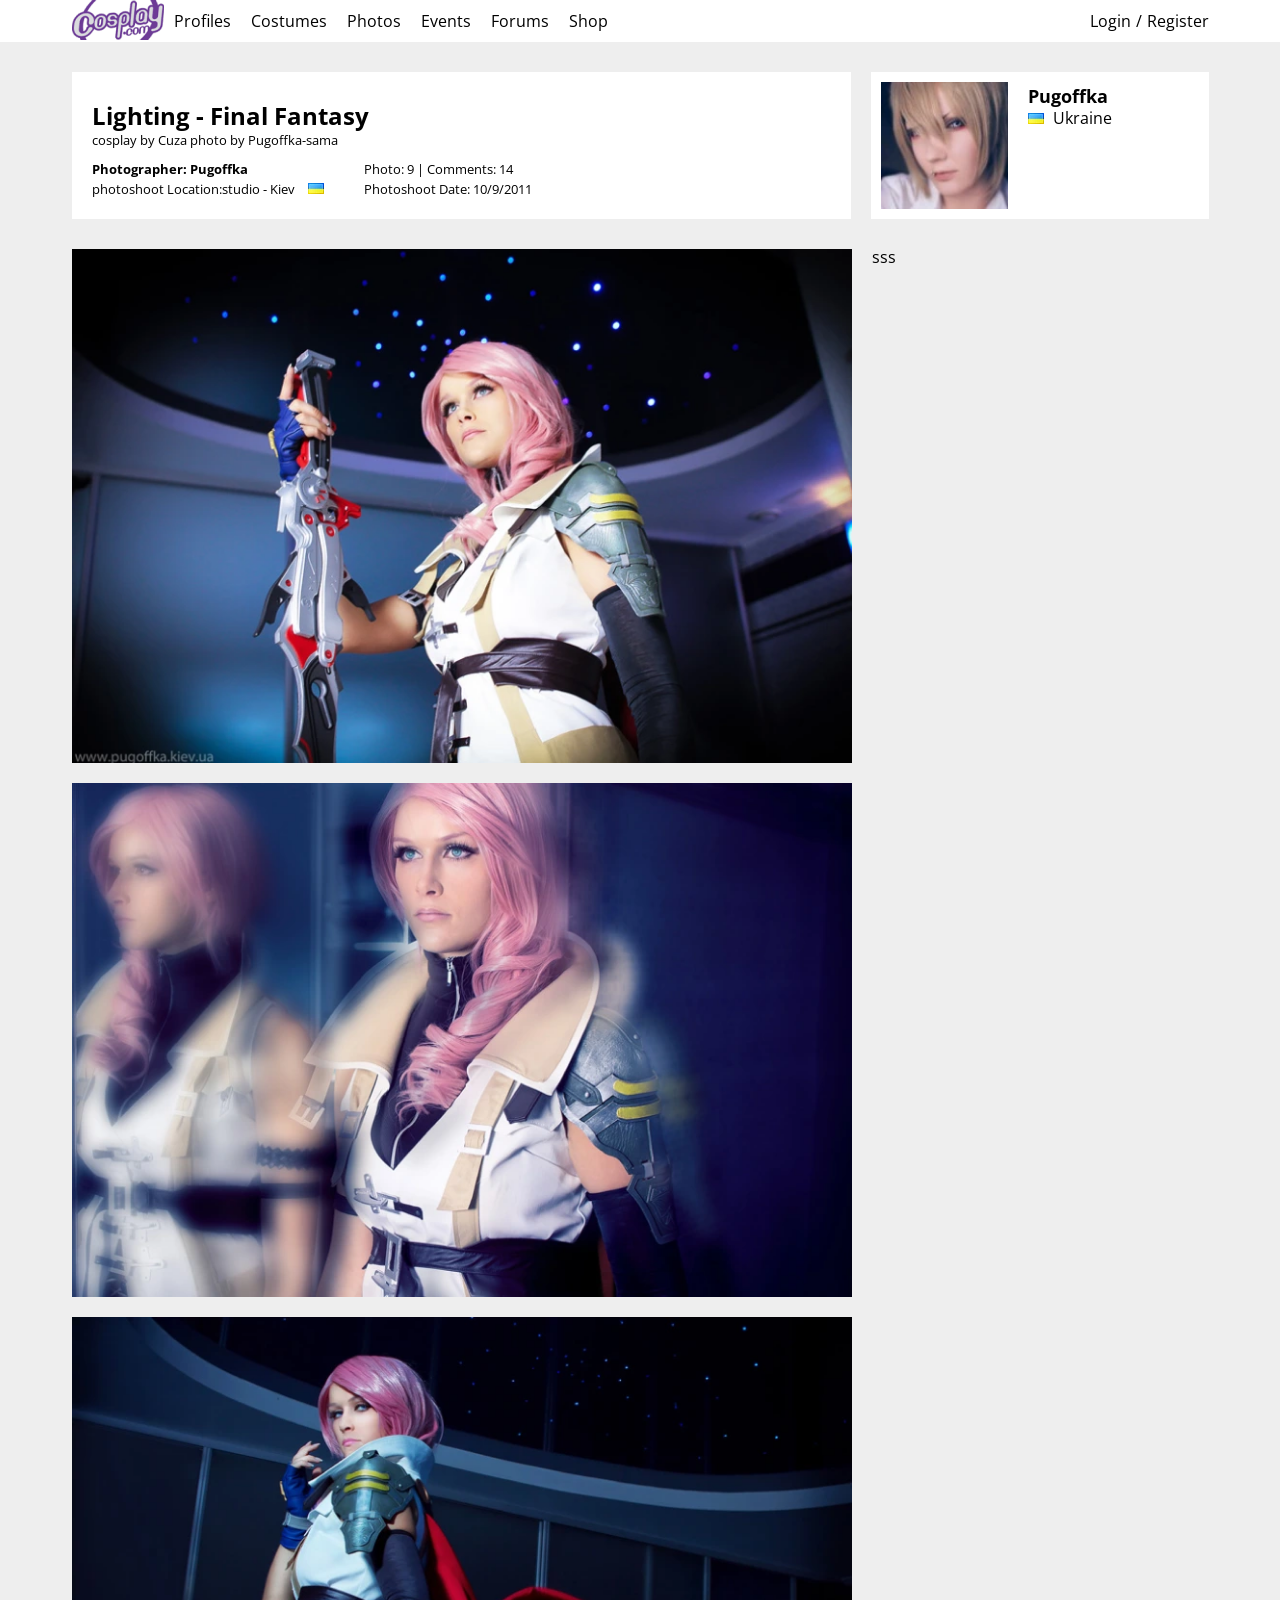
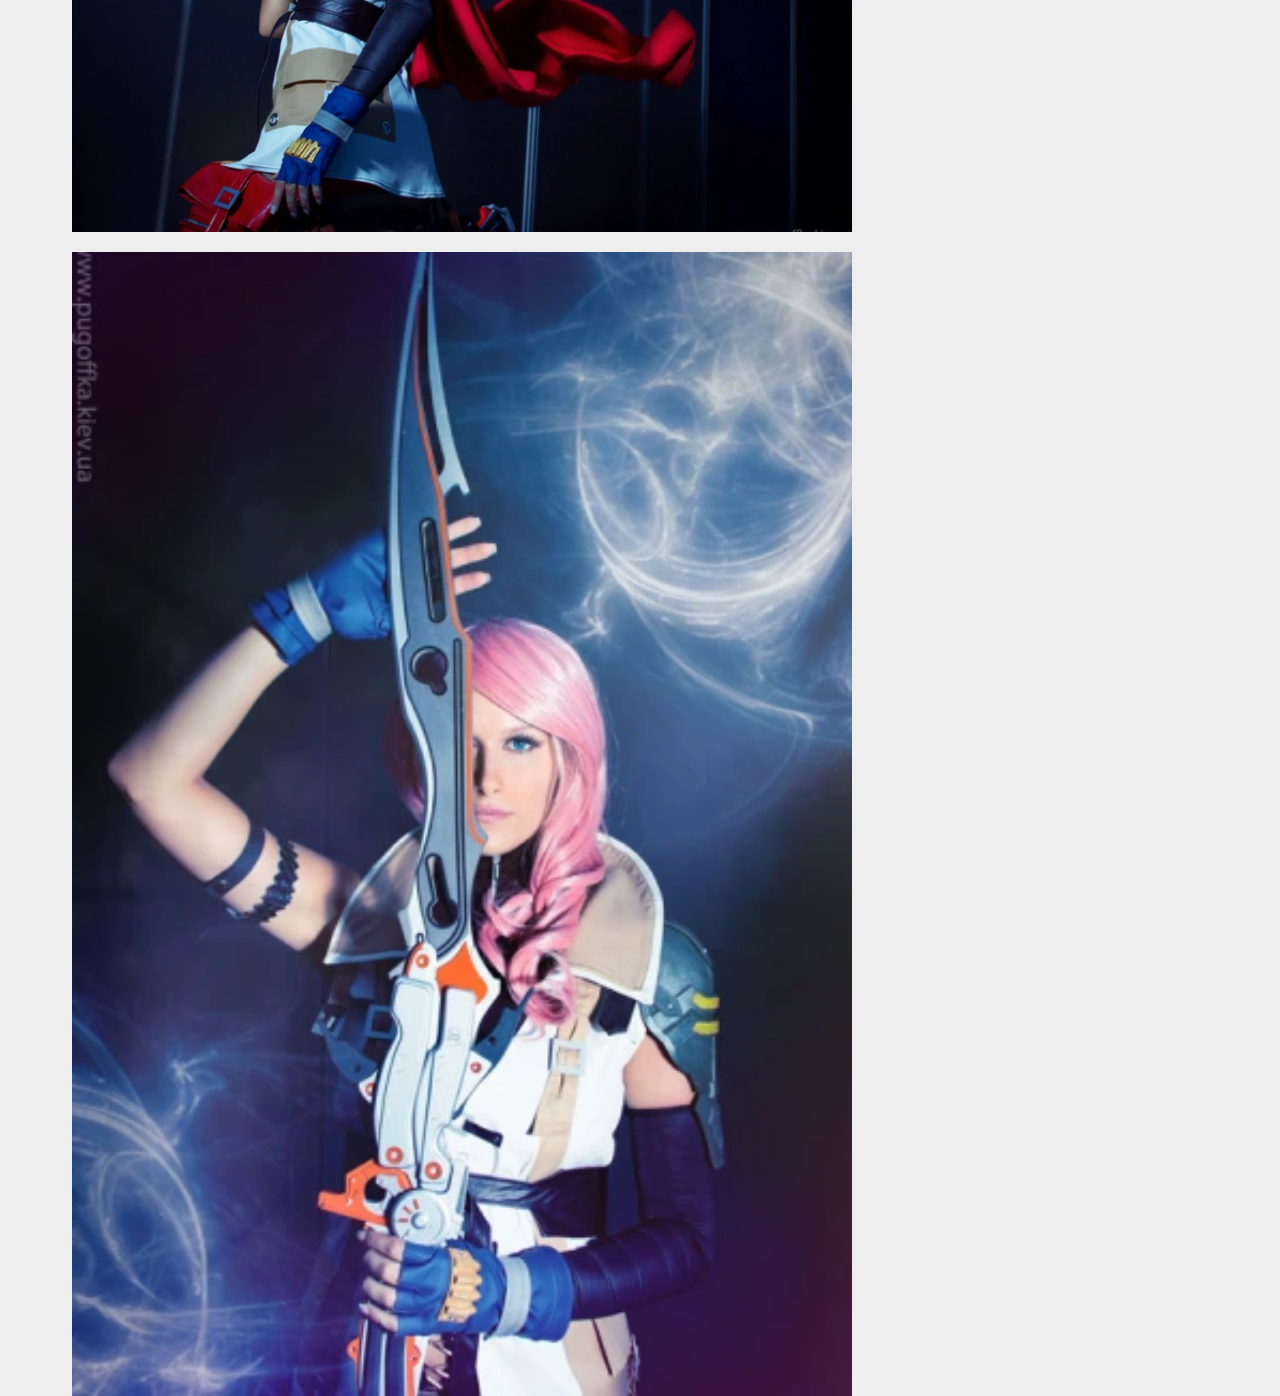
==== detail.html @ bf859dc9 "feat tag a" ====
<!DOCTYPE html>
<html lang="en">

<head>
  <meta charset="UTF-8">
  <meta name="viewport" content="width=device-width, initial-scale=1.0">
  <title>Cosplay-2</title>
  <link rel="preconnect" href="https://fonts.googleapis.com">
  <link rel="preconnect" href="https://fonts.gstatic.com" crossorigin>
  <link href="https://fonts.googleapis.com/css2?family=Open+Sans:ital,wght@0,300..800;1,300..800&display=swap"
    rel="stylesheet">
  <link rel="stylesheet" href="./assets/css/reset.css">
  <link rel="stylesheet" href="./assets/css/detail.css">
</head>

<body>
  <header>
    <div class="container header-container">
      <div class="left">
        <a href="" class="logo"><img src="./assets/images/logos/logo.png" alt="logo"></a>

        <ul class="navigation">
          <li><a class="navigate" href="">Profiles</a></li>
          <li><a class="navigate" href="">Costumes</a></li>
          <li><a class="navigate" href="">Photos</a></li>
          <li><a class="navigate" href="">Events</a></li>
          <li><a class="navigate" href="">Forums</a></li>
          <li><a class="navigate" href="">Shop</a></li>
        </ul>

      </div>
      <div class="right">
        <a class="navigate" href="">Login</a>
        <span>/</span>
        <a class="navigate" href="">Register</a>
      </div>
    </div>
  </header>

  <main>
    <div class="container">
      <div class="container-top">
        <div class="container-left">
          <div class="content-top">
            <h3 class="text-bold"><b>Lighting - Final Fantasy</b></h3>
            <h6 class="text-info">cosplay by Cuza photo by Pugoffka-sama</h6>
          </div>

          <div class="content-bottom">
            <div>
              <h6 class="text-info"><b>Photographer: Pugoffka</b></h6>
              <h6 class="text-info">photoshoot Location:studio - Kiev <img class="flag"
                  src="./assets/images/flag/ukraine.webp" alt="ukraine"></h6>
            </div>

            <div>
              <h6 class="text-info">Photo: 9 | Comments: 14</h6>
              <h6 class="text-info">Photoshoot Date: 10/9/2011</h6>
            </div>



          </div>

        </div>

        <div class="container-right">
          <img src="./assets/images/Pugoffka.webp" alt="Pugoffka">
          <div class="info">
            <b class="name">Pugoffka</b>
            <div><img src="./assets/images/flag/ukraine.webp" alt="ukraine">
              <span class="ukraine">Ukraine</span>
            </div>
          </div>
        </div>

      </div>

      <div class="container-bottom">
        <div class="content-left">
          <img src="./assets/images/image cosplay-1.webp" alt="cosplay">
          <img src="./assets/images/image cosplay-2.webp" alt="cosplay">
          <img src="./assets/images/image cosplay-3.webp" alt="cosplay">
          <img src="./assets/images/image cosplay-4.webp" alt="cosplay">
        </div>
        <div class="content-right">sss</div>

      </div>



    </div>

  </main>

</body>

</html>
---- assets/css/detail.css ----
body {
  font-family: "Open Sans", sans-serif;
  background-color: #EEEEEE;
}

.container {
  max-width: 1137px;
  margin: 0 auto;
}

header {
  background-color: white;
}

.header-container {
  display: flex;
  justify-content: space-between;
  align-items: center;
}

.left {

  display: flex;
  align-items: center;
  gap: 10px;

  .navigation {
    display: flex;
    gap: 20px;
    list-style-type: none;
  }
}

.right {
  display: flex;
  gap: 5px;
}

.navigate {
  text-decoration: none;
  color: black;
}

.navigate:hover {
  text-shadow: 0 0 1px black;
}

main {
  margin-top: 30px;

  .container {
    display: flex;
    flex-direction: column;

    .container-top {
      display: flex;
      gap: 20px;

      .container-left {
        background-color: white;
        display: flex;
        flex-direction: column;
        gap: 20px;
        width: 70%;
        max-width: 70%;
        justify-content: center;
        padding: 20px;

        .text-info {
          font-size: 13px;

          .flag {
            padding-left: 10px;
          }
        }

        .content-top {
          line-height: 0;

          .text-bold {
            font-size: 24px;
          }


        }

        .content-bottom {
          line-height: 1.5;
          display: flex;
          gap: 40px;
        }



      }

      .container-right {
        display: flex;
        gap: 20px;
        padding: 10px;
        background-color: white;
        width: 30%;
        max-width: 30%;

        .info {
          display: flex;
          flex-direction: column;
          gap: 5px;
          padding-top: 5px;

          .name {
            font-size: 18px;
          }

          .ukraine {
            padding-left: 5px;
          }
        }
      }
    }

    .container-bottom {
      margin-top: 30px;
      display: flex;
      gap: 20px;

      .content-left {
        display: flex;
        flex-direction: column;
        gap: 20px;
        width: 780px;
        max-width: 780px;
      }

      .content-right {}

    }


  }









}
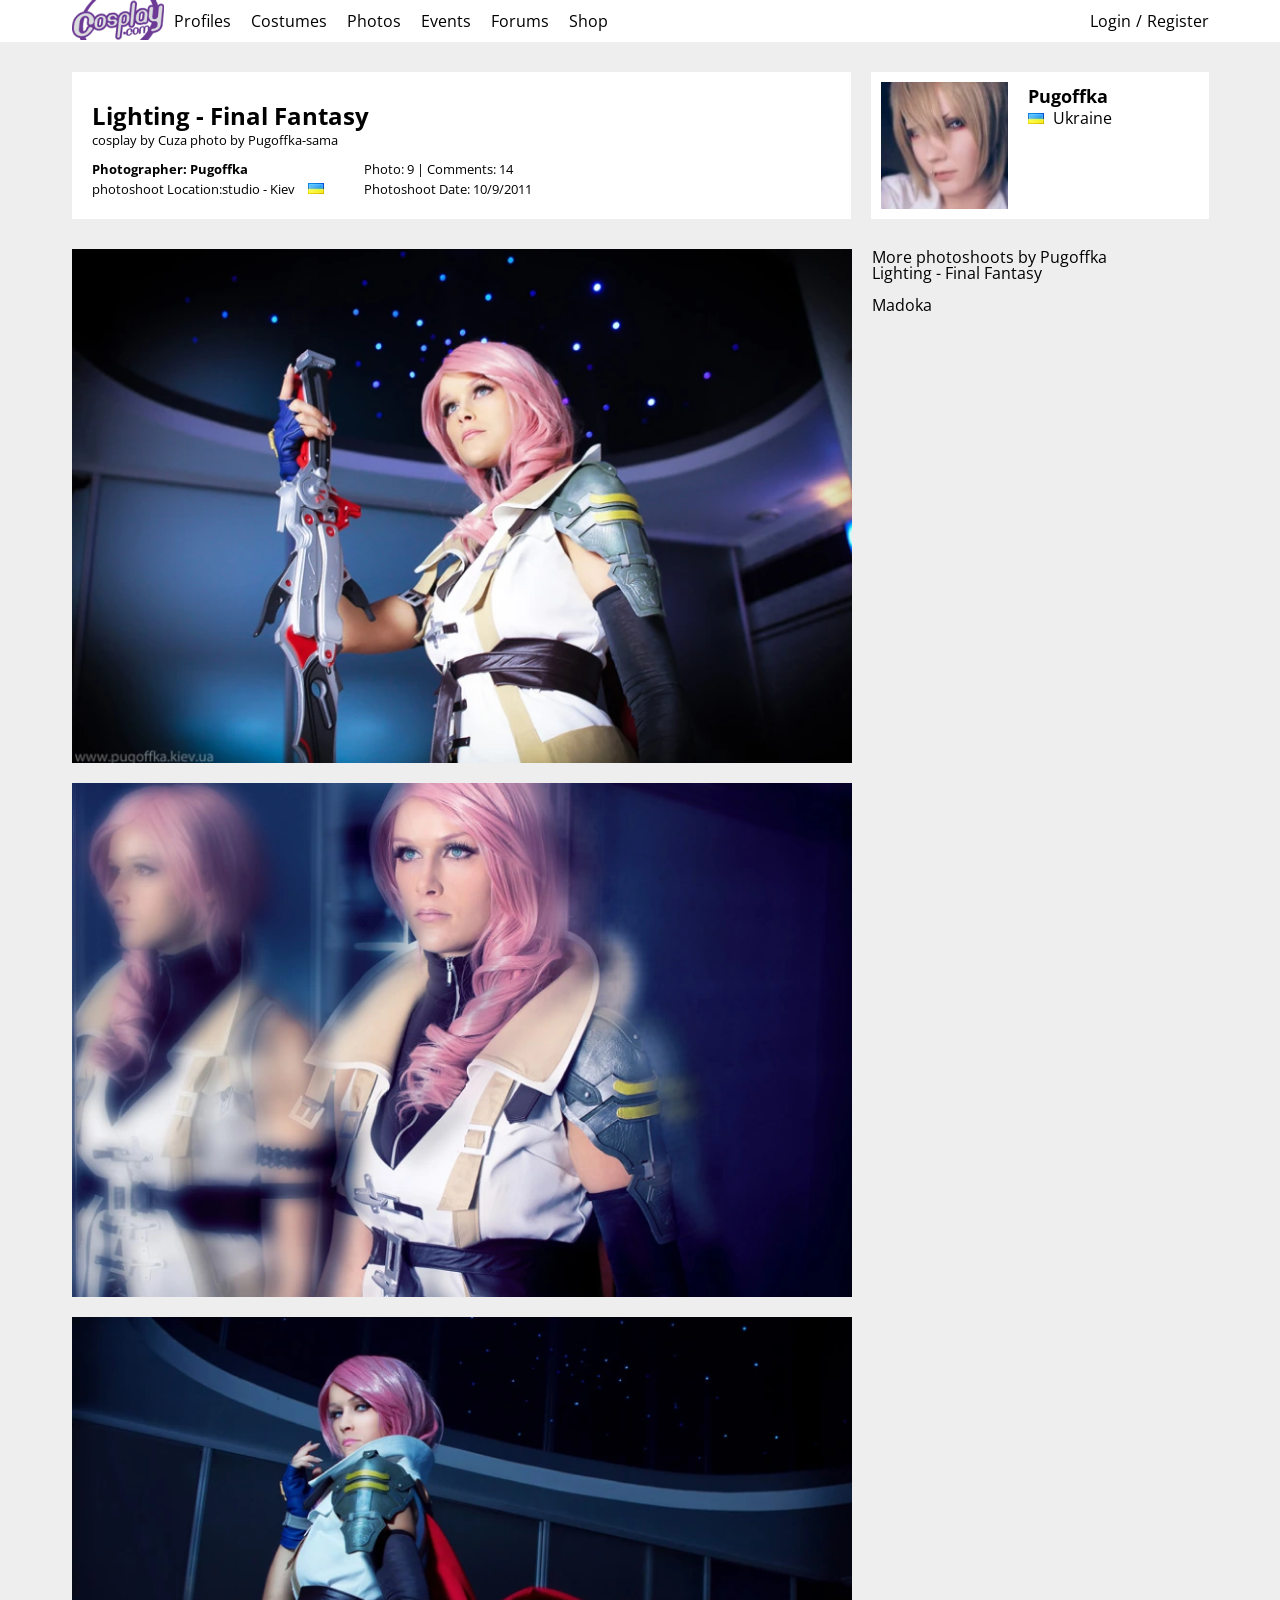
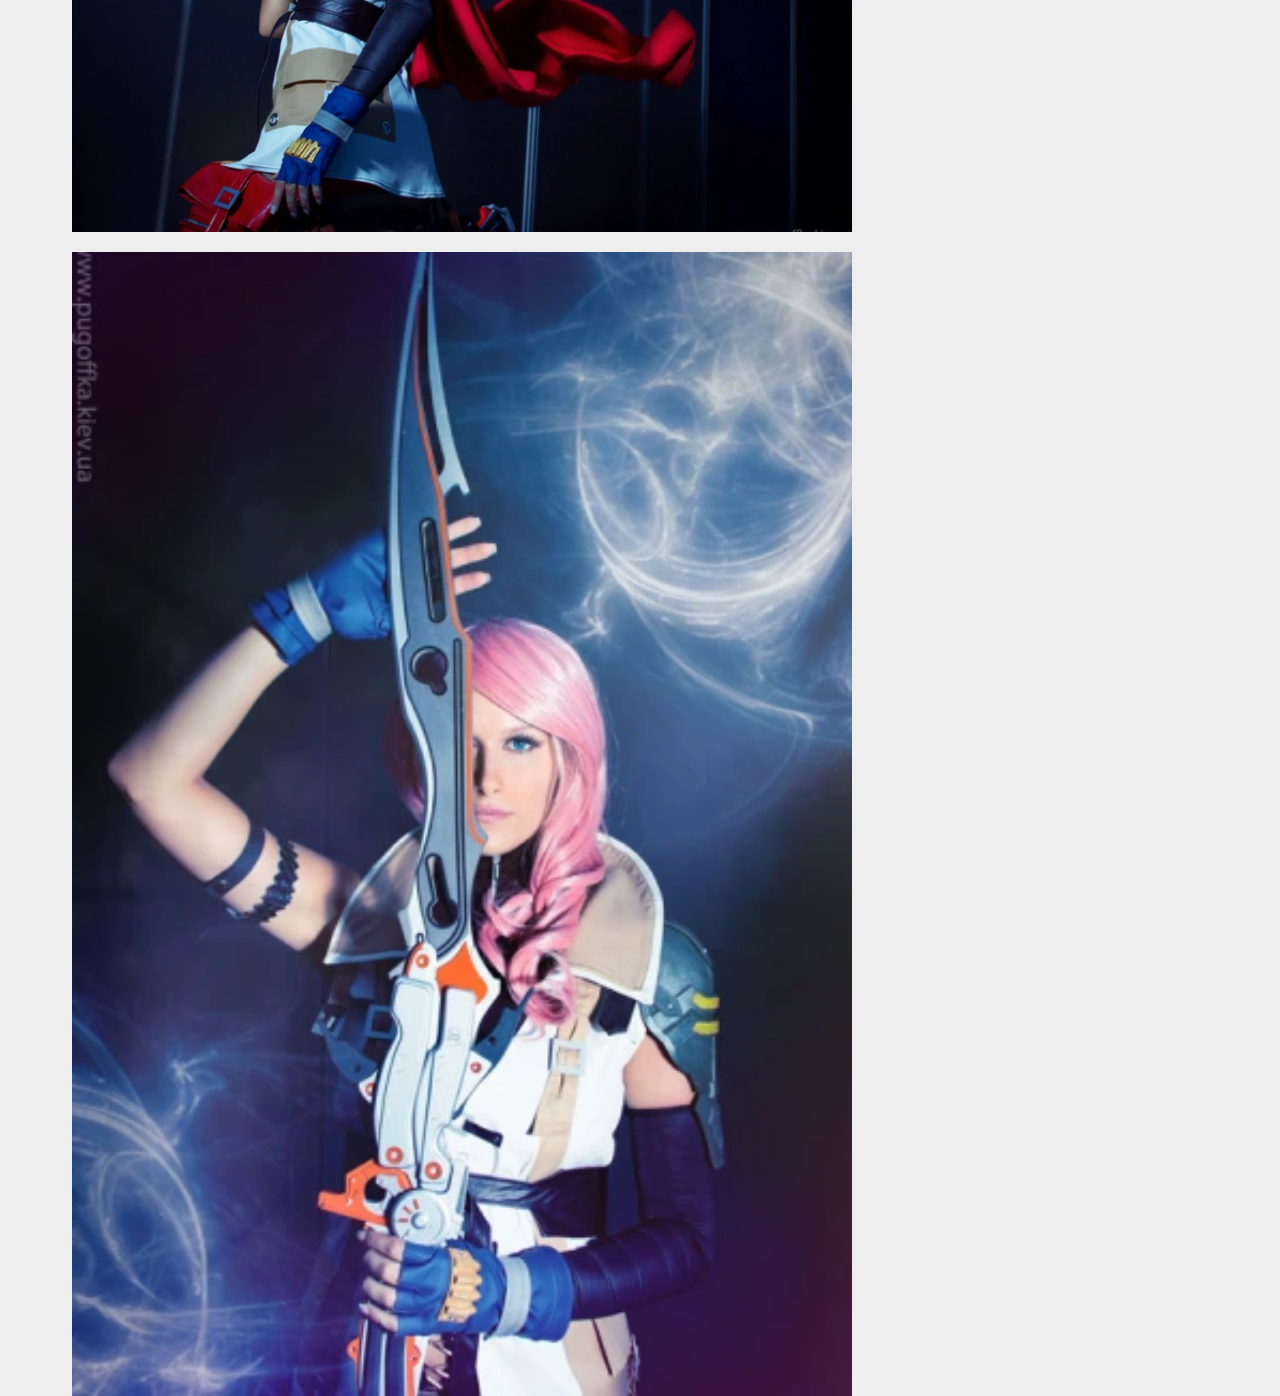
==== commit 56434fcf: "feat ui header and main" ====
--- a/detail.html
+++ b/detail.html
@@ -58,8 +58,6 @@
               <h6 class="text-info">Photoshoot Date: 10/9/2011</h6>
             </div>
 
-
-
           </div>
 
         </div>
@@ -83,11 +81,18 @@
           <img src="./assets/images/image cosplay-3.webp" alt="cosplay">
           <img src="./assets/images/image cosplay-4.webp" alt="cosplay">
         </div>
-        <div class="content-right">sss</div>
+        <div class="content-right">
+          <div>
+            <h5>More photoshoots by Pugoffka</h5>
+            <h6>Lighting - Final Fantasy</h6> <br>
+            <h6>Madoka</h6>
+
+          </div>
+          <div></div>
+
+        </div>
 
       </div>
-
-
 
     </div>
 
--- a/assets/css/detail.css
+++ b/assets/css/detail.css
@@ -132,7 +132,6 @@
         max-width: 780px;
       }
 
-      .content-right {}
 
     }
 
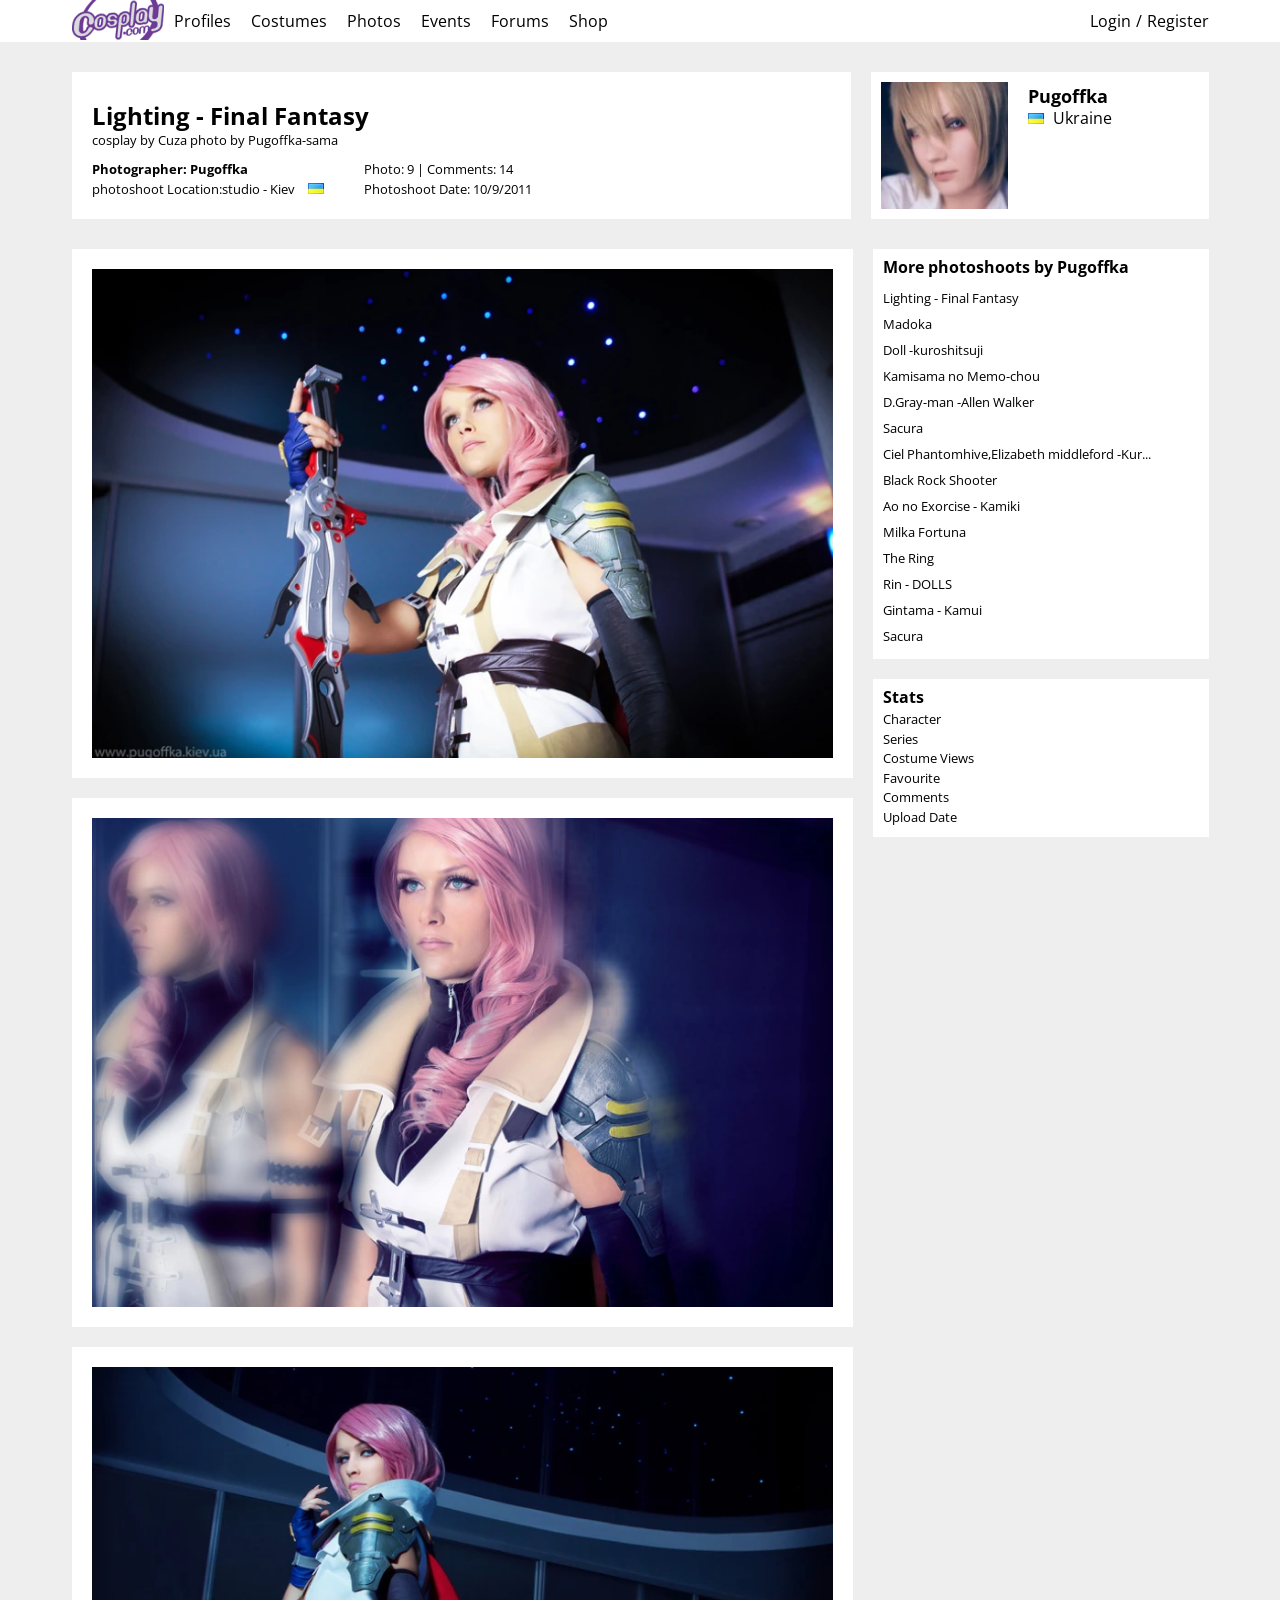
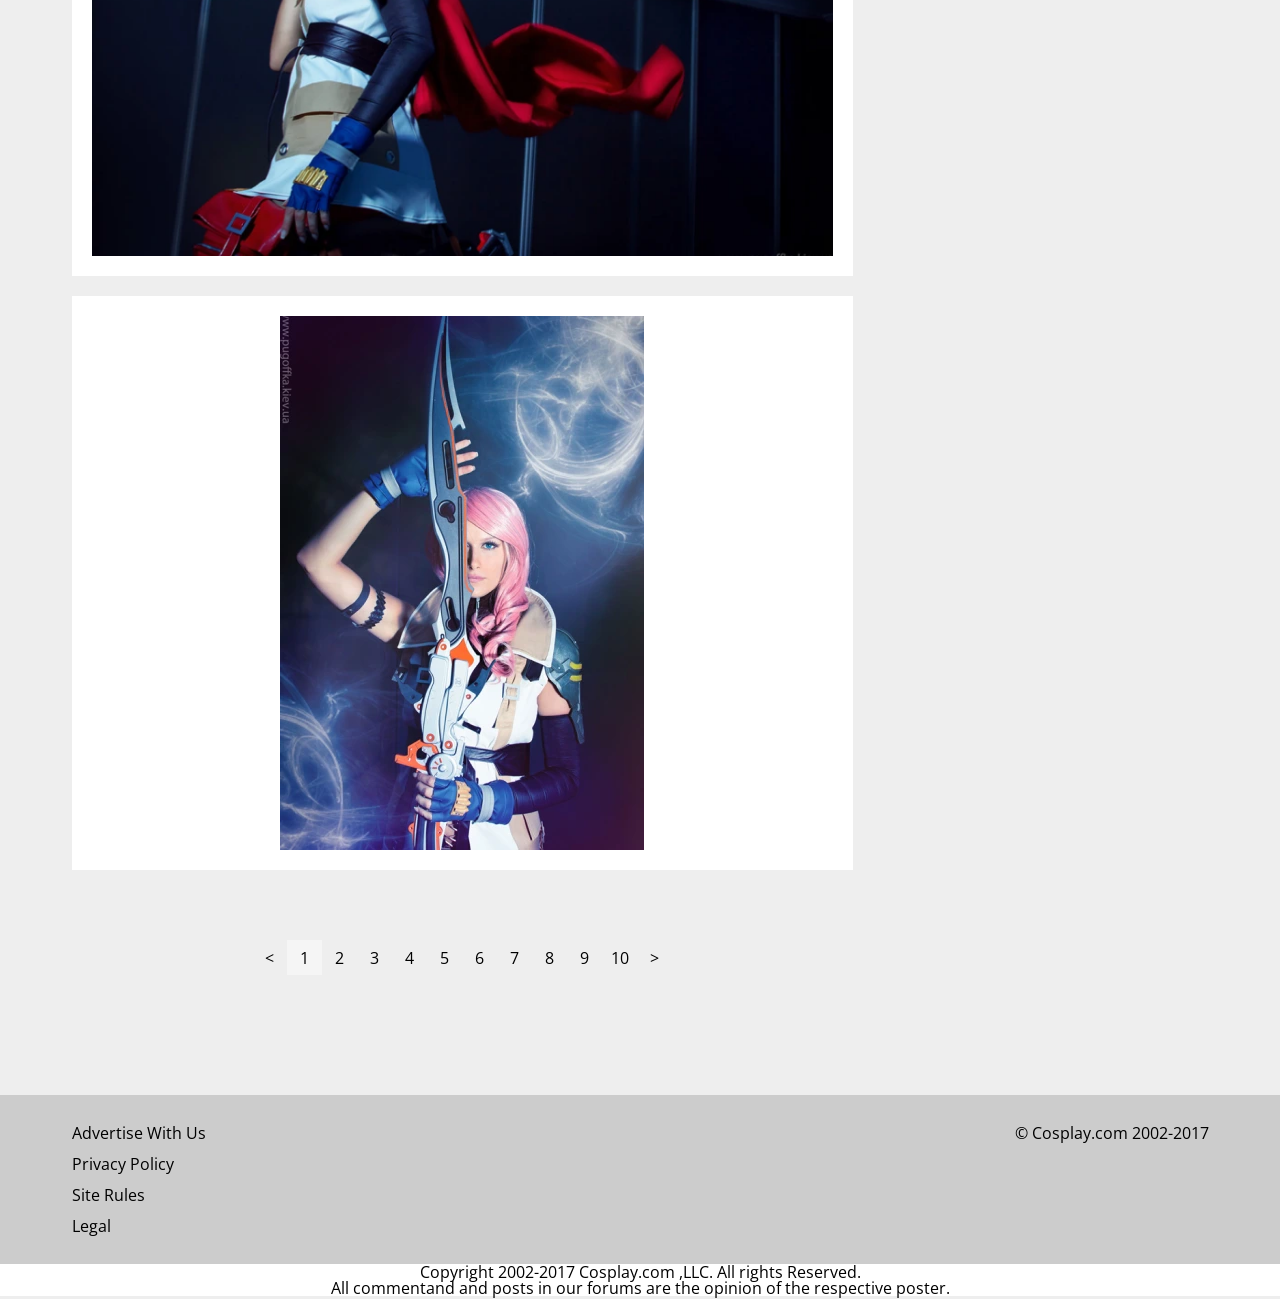
==== commit e47b7798: "detail cosplay" ====
--- a/detail.html
+++ b/detail.html
@@ -76,19 +76,58 @@
 
       <div class="container-bottom">
         <div class="content-left">
-          <img src="./assets/images/image cosplay-1.webp" alt="cosplay">
-          <img src="./assets/images/image cosplay-2.webp" alt="cosplay">
-          <img src="./assets/images/image cosplay-3.webp" alt="cosplay">
-          <img src="./assets/images/image cosplay-4.webp" alt="cosplay">
+          <div class="background"><img class="image-cosplay" src="./assets/images/image cosplay-1.webp" alt=""></div>
+          <div class="background"><img class="image-cosplay" src="./assets/images/image cosplay-2.webp" alt=""></div>
+          <div class="background"><img class="image-cosplay" src="./assets/images/image cosplay-3.webp" alt=""></div>
+          <div class="background"><img class="image-cosplay" src="./assets/images/image cosplay-4.webp" alt=""></div>
+          <div class="pagination">
+            <a href="" class="pagination-item">
+              < </a>
+                <a href="" class="pagination-item active">1</a>
+                <a href="" class="pagination-item">2</a>
+                <a href="" class="pagination-item">3</a>
+                <a href="" class="pagination-item">4</a>
+                <a href="" class="pagination-item">5</a>
+                <a href="" class="pagination-item">6</a>
+                <a href="" class="pagination-item">7</a>
+                <a href="" class="pagination-item">8</a>
+                <a href="" class="pagination-item">9</a>
+                <a href="" class="pagination-item">10</a>
+                <a href="" class="pagination-item">></a>
+          </div>
+
         </div>
         <div class="content-right">
-          <div>
-            <h5>More photoshoots by Pugoffka</h5>
-            <h6>Lighting - Final Fantasy</h6> <br>
-            <h6>Madoka</h6>
+          <div class="info-top">
+            <h5 class="bold">More photoshoots by Pugoffka</h5>
+            <p class="info-right-top">Lighting - Final Fantasy <br>
+              Madoka <br>
+              Doll -kuroshitsuji <br>
+              Kamisama no Memo-chou <br>
+              D.Gray-man -Allen Walker <br>
+              Sacura <br>
+              Ciel Phantomhive,Elizabeth middleford -Kur... <br>
+              Black Rock Shooter <br>
+              Ao no Exorcise - Kamiki <br>
+              Milka Fortuna <br>
+              The Ring <br>
+              Rin - DOLLS <br>
+              Gintama - Kamui <br>
+              Sacura
+            </p>
+          </div>
+          <div class="info-bottom">
+            <h5 class="bold">Stats</h5>
+            <p class="info-right-bottom">Character <br>
+              Series <br>
+              Costume Views <br>
+              Favourite <br>
+              Comments <br>
+              Upload Date <br>
+
+            </p>
 
           </div>
-          <div></div>
 
         </div>
 
@@ -98,6 +137,24 @@
 
   </main>
 
+  <footer>
+    <div class="container">
+      <div class="footer-left">
+        <span>Advertise With Us</span>
+        <span>Privacy Policy</span>
+        <span>Site Rules</span>
+        <span> Legal</span>
+      </div>
+
+      <div>&copy; Cosplay.com 2002-2017</div>
+    </div>
+
+    <p class="bottom-footer">Copyright 2002-2017 Cosplay.com ,LLC. All rights Reserved. <br>
+      All commentand and posts in our forums are the opinion of the respective poster.
+    </p>
+
+  </footer>
+
 </body>
 
 </html>
--- a/assets/css/detail.css
+++ b/assets/css/detail.css
@@ -81,7 +81,6 @@
             font-size: 24px;
           }
 
-
         }
 
         .content-bottom {
@@ -89,8 +88,6 @@
           display: flex;
           gap: 40px;
         }
-
-
 
       }
 
@@ -128,22 +125,100 @@
         display: flex;
         flex-direction: column;
         gap: 20px;
-        width: 780px;
-        max-width: 780px;
-      }
-
-
+        max-width: 70%;
+        width: 70%;
+
+        .pagination {
+          margin: 50px 0;
+          display: flex;
+          justify-content: center;
+
+          .pagination-item {
+            color: black;
+            text-decoration: none;
+            width: 35px;
+            height: 35px;
+            display: flex;
+            justify-content: center;
+            align-items: center
+          }
+
+          .active,
+          .pagination-item:hover {
+            background-color: #f5f5f5;
+          }
+        }
+
+        .background {
+          background-color: white;
+          width: 100%;
+          display: flex;
+          justify-content: center;
+
+          .image-cosplay {
+            max-width: 100%;
+            padding: 20px;
+            box-sizing: border-box;
+          }
+        }
+      }
+
+      .content-right {
+        display: flex;
+        flex-direction: column;
+        gap: 20px;
+        width: 30%;
+        max-width: 30%;
+
+        .bold {
+          font-weight: 700;
+        }
+
+        .info-top {
+          background-color: white;
+          padding: 10px;
+
+          .info-right-top {
+            font-size: 13px;
+            line-height: 2;
+            padding-top: 10px;
+          }
+        }
+
+        .info-bottom {
+          background-color: white;
+          padding: 10px;
+
+          .info-right-bottom {
+            padding-top: 5px;
+            font-size: 13px;
+            line-height: 1.5;
+          }
+        }
+      }
     }
-
-
-  }
-
-
-
-
-
-
-
-
-
+  }
+
+}
+
+footer {
+  background-color: #CCCCCC;
+
+  .container {
+    margin-top: 70px;
+    display: flex;
+    justify-content: space-between;
+    padding: 30px 0px;
+
+    .footer-left {
+      display: flex;
+      flex-direction: column;
+      gap: 15px;
+    }
+  }
+
+  .bottom-footer {
+    text-align: center;
+    background-color: white;
+  }
 }
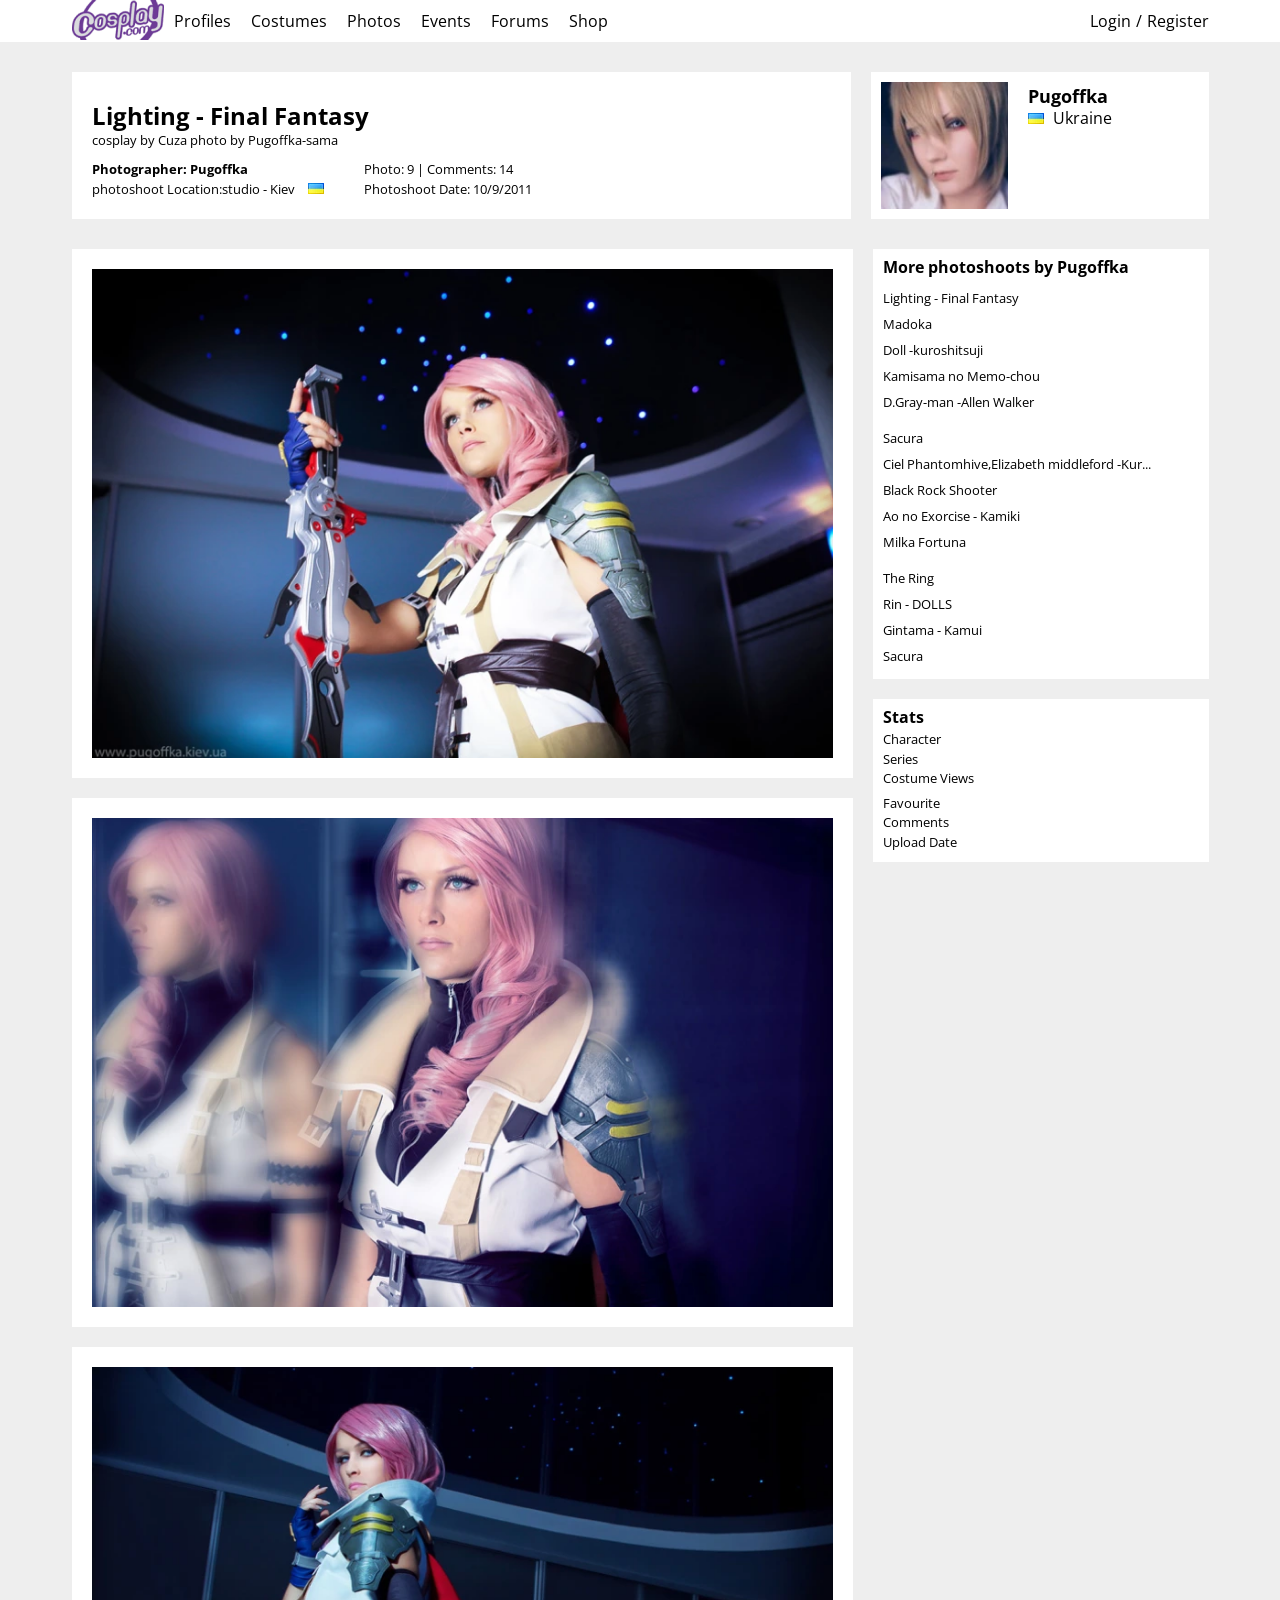
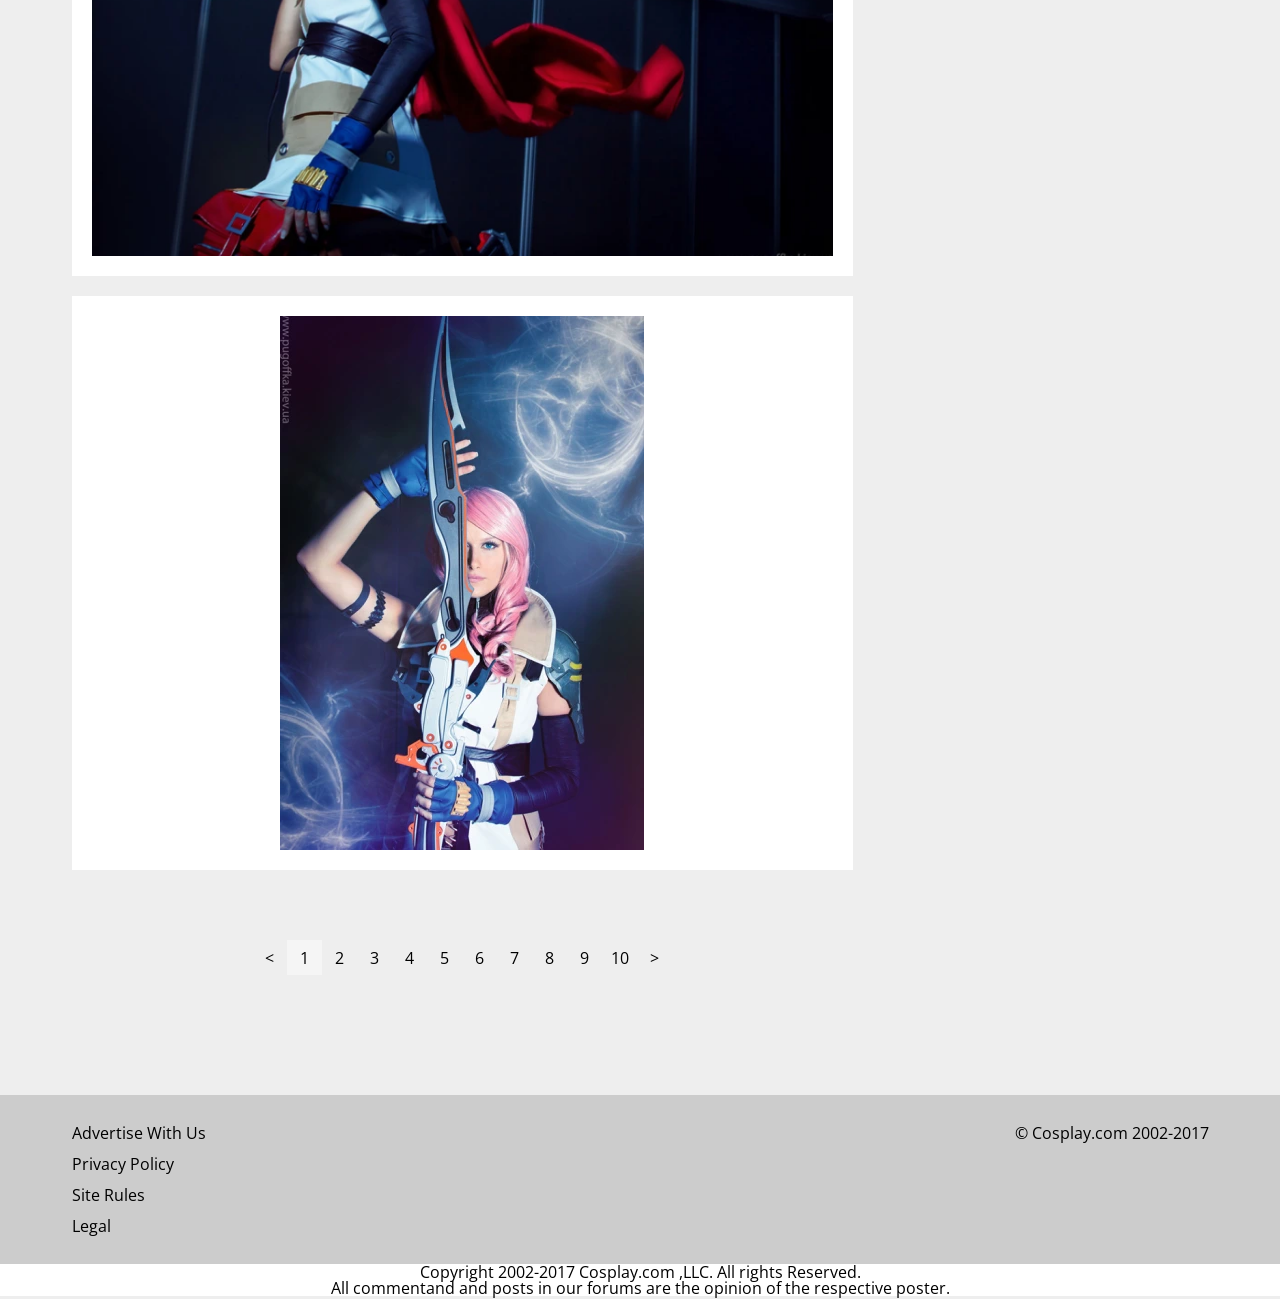
==== commit 99c43966: "implement ui mobile-tablet/cosplay" ====
--- a/detail.html
+++ b/detail.html
@@ -100,32 +100,46 @@
         <div class="content-right">
           <div class="info-top">
             <h5 class="bold">More photoshoots by Pugoffka</h5>
-            <p class="info-right-top">Lighting - Final Fantasy <br>
-              Madoka <br>
-              Doll -kuroshitsuji <br>
-              Kamisama no Memo-chou <br>
-              D.Gray-man -Allen Walker <br>
-              Sacura <br>
-              Ciel Phantomhive,Elizabeth middleford -Kur... <br>
-              Black Rock Shooter <br>
-              Ao no Exorcise - Kamiki <br>
-              Milka Fortuna <br>
-              The Ring <br>
-              Rin - DOLLS <br>
-              Gintama - Kamui <br>
-              Sacura
-            </p>
+            <div class="row-paragraph">
+              <p class="info-right-top">Lighting - Final Fantasy <br>
+                Madoka <br>
+                Doll -kuroshitsuji <br>
+                Kamisama no Memo-chou <br>
+                D.Gray-man -Allen Walker <br>
+              </p>
+              <p class="info-right-top">
+                Sacura <br>
+                Ciel Phantomhive,Elizabeth middleford -Kur... <br>
+                Black Rock Shooter <br>
+                Ao no Exorcise - Kamiki <br>
+                Milka Fortuna <br>
+              </p>
+              <p class="info-right-top">
+                The Ring <br>
+                Rin - DOLLS <br>
+                Gintama - Kamui <br>
+                Sacura
+              </p>
+            </div>
           </div>
+
+
+
           <div class="info-bottom">
             <h5 class="bold">Stats</h5>
-            <p class="info-right-bottom">Character <br>
-              Series <br>
-              Costume Views <br>
-              Favourite <br>
-              Comments <br>
-              Upload Date <br>
+            <div class="row-paragraph">
 
-            </p>
+              <p class="info-right-bottom">Character <br>
+                Series <br>
+                Costume Views <br>
+              </p>
+              <p class="info-right-bottom">
+
+                Favourite <br>
+                Comments <br>
+                Upload Date <br>
+              </p>
+            </div>
 
           </div>
 
--- a/assets/css/detail.css
+++ b/assets/css/detail.css
@@ -221,4 +221,78 @@
     text-align: center;
     background-color: white;
   }
+}
+
+
+@media (min-width: 768px) and (max-width: 1024px) {
+
+  .container {
+    max-width: 1024px;
+    min-width: 768px;
+    margin: 0 auto;
+  }
+
+  .left {
+    .navigation {
+      display: none;
+    }
+  }
+
+  main {
+
+    .container {
+      .container-top {
+        display: flex;
+        flex-direction: column-reverse;
+
+
+        .container-left {
+          width: 100%;
+          max-width: 100%;
+        }
+
+        .container-right {
+          width: 100%;
+          max-width: 100%;
+        }
+      }
+
+      .container-bottom {
+        display: flex;
+        flex-direction: column-reverse;
+
+        .content-left {
+          width: 100%;
+          max-width: 100%;
+        }
+
+        .content-right {
+          width: 100%;
+          max-width: 100%;
+
+
+          .info-top {
+            display: flex;
+            gap: 10px;
+            flex-direction: column;
+
+
+          }
+
+          .info-bottom {
+            display: flex;
+            flex-direction: column;
+          }
+
+          .row-paragraph {
+            display: flex;
+            justify-content: space-between;
+            padding: 0 20px;
+          }
+        }
+      }
+
+    }
+
+  }
 }
